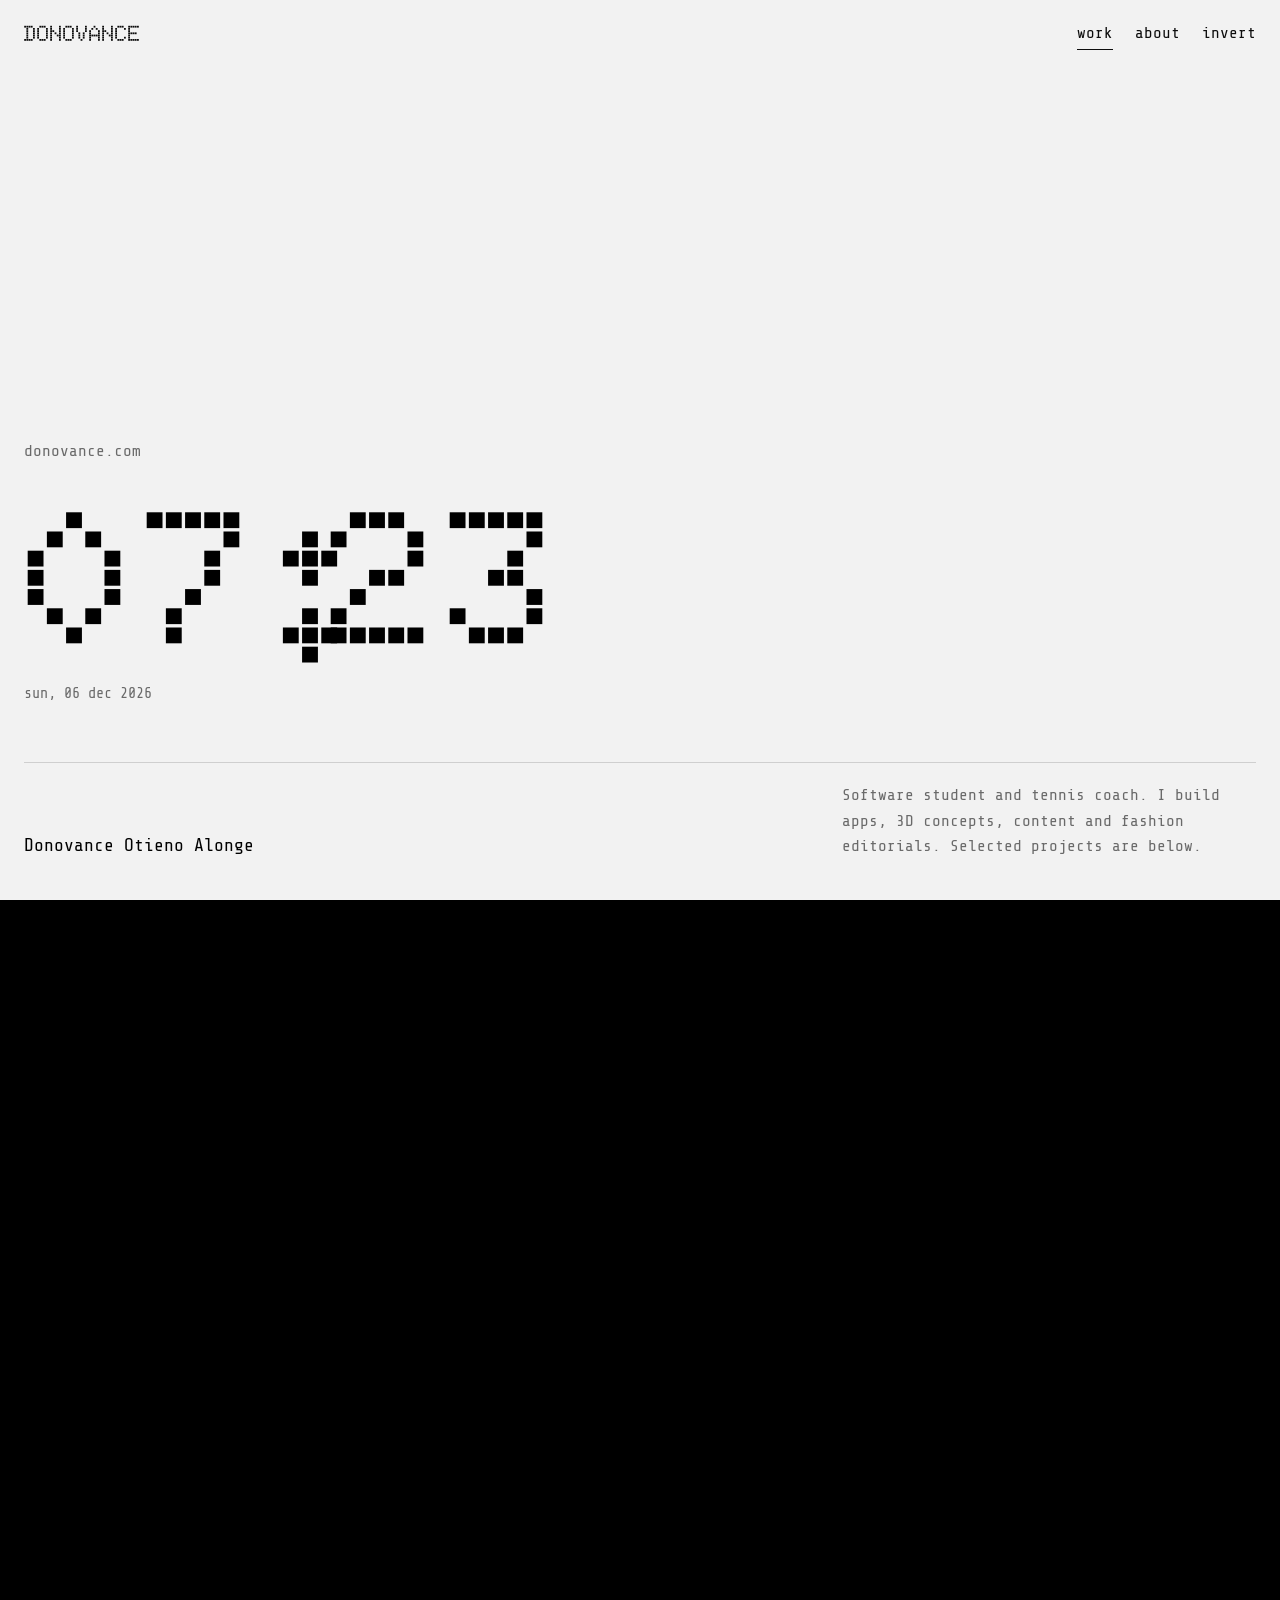
==== index.html @ 1367ab11 "Add files via upload" ====
<!doctype html>
<html lang="en">
<head>
<meta charset="utf-8">
<meta name="viewport" content="width=device-width, initial-scale=1, viewport-fit=cover">
<title>Donovance — Portfolio</title>
<link rel="preconnect" href="https://fonts.googleapis.com">
<link rel="preconnect" href="https://fonts.gstatic.com" crossorigin>
<link href="https://fonts.googleapis.com/css2?family=Doto:wght@100..900&family=Share+Tech+Mono&display=swap" rel="stylesheet">
<link rel="stylesheet" href="style.css">
</head>
<body>

<!-- ============ HEADER ============ -->
<header>
  <button class="logo" data-go="work" aria-label="Home">DONOVANCE</button>
  <nav class="top">
    <button data-go="work" class="on">work</button>
    <button data-go="about">about</button>
    <button id="inv">invert</button>
  </nav>
</header>

<main>

  <!-- ============ VIEW: WORK ============ -->
  <section class="view on" id="v-work">
    <div class="hero">
      <p class="dim" style="margin:0">donovance.com</p>
      <div class="clock" id="clock" role="timer" aria-label="Current local time"></div>
      <div class="date dim" id="date"></div>
      <div class="intro">
        <h1>Donovance Otieno Alonge</h1>
        <p>Software student and tennis coach. I build apps, 3D concepts, content and fashion editorials. Selected projects are below.</p>
      </div>
    </div>

    <div class="work">
      <div class="work-h">
        <h2 class="disp">Projects</h2>
        <span class="dim">select a project to open it</span>
      </div>
      <div id="list"></div>
    </div>

    <footer>
      <span id="foot"></span>
      <span class="links">
        <a href="https://www.instagram.com/donovance_/" target="_blank" rel="noopener">instagram @donovance_</a>
        <a href="https://linktr.ee/donovance" target="_blank" rel="noopener">linktr.ee/donovance</a>
      </span>
    </footer>
  </section>

  <!-- ============ VIEW: ABOUT ============ -->
  <section class="view" id="v-about">
    <div class="about">
      <h2 class="disp">About</h2>
      <p>I study at UFMS, covering software engineering, algorithms, statistics and human-computer interaction, and I coach tennis there.</p>
      <p>I like projects where software meets something physical or visual: concept vehicles, desktop assistants, court schedules, video and fashion.</p>
      <ul class="tags">
        <li>Python</li><li>JavaScript</li><li>Java</li><li>Three.js</li><li>Electron</li><li>Portuguese</li><li>English</li>
      </ul>
      <p class="links">
        <a href="https://www.instagram.com/donovance_/" target="_blank" rel="noopener">instagram @donovance_</a>
        <a href="https://linktr.ee/donovance" target="_blank" rel="noopener">linktr.ee/donovance</a>
      </p>
    </div>
  </section>

</main>

<!-- ============ PROJECT PANEL ============ -->
<aside class="panel" id="panel" aria-hidden="true" role="dialog" aria-label="Project detail">
  <div class="pin">
    <button class="x r" id="close" style="--i:0">close</button>
    <h2 class="disp r" id="pn" style="--i:1"></h2>
    <p class="sum r" id="ps" style="--i:2"></p>

    <img class="pimg r" id="pimg" style="--i:3" alt="">

    <div class="show r" id="show" style="--i:3">
      <img id="simg" alt="">
      <div class="ctl">
        <button id="sprev">‹ prev</button>
        <span id="scap"></span>
        <button id="snext">next ›</button>
      </div>
    </div>

    <a class="project-demo r" id="pdemo" style="--i:3" target="_blank" rel="noopener" hidden>view interactive demo</a>

    <div class="cols r" style="--i:3">
      <div>
        <h3>type</h3><ul><li id="pt"></li></ul>
        <h3 style="margin-top:20px">stack</h3><ul id="pk"></ul>
      </div>
      <div>
        <h3>details</h3><ul id="ph"></ul>
      </div>
    </div>

    <div class="pn r" style="--i:4">
      <button id="prev">previous</button>
      <button id="next">next project</button>
    </div>
  </div>
</aside>

<!-- page-transition overlay -->
<div class="wipe" id="wipe" aria-hidden="true"><span id="wl"></span></div>

<script src="data.js"></script>
<script src="app.js"></script>
</body>
</html>
---- style.css ----
/* =========================================================
   1. TOKENS & THEME
   ========================================================= */
:root {
  --bg: #000;
  --fg: #f0f0f0;
  --dim: #858585;
  --line: #262626;
  --ease: cubic-bezier(.77, 0, .18, 1);
  --d: "Doto", "Courier New", monospace;
  --m: "Share Tech Mono", ui-monospace, Menlo, Consolas, monospace;
}
@media (prefers-color-scheme: light) {
  :root:not([data-theme="dark"]) { --bg: #f2f2f2; --fg: #000; --dim: #6a6a6a; --line: #cfcfcf; }
}
:root[data-theme="light"] { --bg: #f2f2f2; --fg: #000; --dim: #6a6a6a; --line: #cfcfcf; }

/* =========================================================
   2. BASE
   ========================================================= */
* { box-sizing: border-box; }
html { scroll-padding-top: env(safe-area-inset-top, 0px); }
body {
  margin: 0;
  background: var(--bg);
  color: var(--fg);
  font: 16px/1.6 var(--m);
  -webkit-font-smoothing: antialiased;
  transition: background .5s, color .5s;
}
body.lock { overflow: hidden; }
button { font: inherit; color: inherit; background: none; border: 0; padding: 0; cursor: pointer; }
:focus-visible { outline: 1px solid currentColor; outline-offset: 4px; }
ul { list-style: none; margin: 0; padding: 0; }

.dim  { color: var(--dim); }
.disp { font-family: var(--d); font-weight: 700; line-height: 1; margin: 0; }
.view { display: none; }
.view.on { display: block; }

/* shared underline-on-hover link style */
.links { display: flex; flex-wrap: wrap; gap: 8px 28px; }
.links a {
  color: inherit;
  text-decoration: none;
  background: linear-gradient(currentColor, currentColor) left bottom / 0 1px no-repeat;
  transition: background-size .45s var(--ease);
}
.links a:hover,
.links a:focus-visible { background-size: 100% 1px; }

/* =========================================================
   3. HEADER
   ========================================================= */
header {
  position: fixed;
  inset: 0 0 auto 0;
  z-index: 20;
  display: flex;
  justify-content: space-between;
  align-items: center;
  padding: calc(16px + env(safe-area-inset-top, 0px)) 24px 16px;
  color: #fff;
  mix-blend-mode: difference;
  pointer-events: none;
}
header > * { pointer-events: auto; }
.logo { font-family: var(--d); font-weight: 800; font-size: 22px; }

nav.top { display: flex; gap: 22px; }
nav.top button { position: relative; padding: 2px 0; }
nav.top button::after {
  content: "";
  position: absolute; left: 0; right: 0; bottom: -2px;
  height: 1px;
  background: currentColor;
  transform: scaleX(0);
  transform-origin: left;
  transition: transform .45s var(--ease);
}
nav.top button:hover::after,
nav.top button.on::after { transform: scaleX(1); }

/* =========================================================
   4. HOME: HERO + CLOCK
   ========================================================= */
.hero {
  min-height: 100svh;
  display: flex;
  flex-direction: column;
  justify-content: flex-end;
  padding: 120px 24px 40px;
}
.clock {
  font-family: var(--d);
  font-weight: 800;
  font-size: clamp(44px, 15vw, 230px);
  line-height: 1;
  white-space: nowrap;
  margin: 18px 0 8px;
}
.clock .d { display: inline-block; width: .62em; text-align: center; }
.clock .d.tick { animation: tick .4s var(--ease); }
.clock .c { display: inline-block; width: .34em; text-align: center; animation: blink 1s steps(1) infinite; }
@keyframes tick  { from { transform: translateY(-35%); opacity: 0; } to { transform: none; opacity: 1; } }
@keyframes blink { 50% { opacity: .15; } }

.date { font-size: 15px; }

.intro {
  display: flex; flex-wrap: wrap; justify-content: space-between; align-items: end;
  gap: 16px 64px;
  margin-top: 56px;
  padding-top: 20px;
  border-top: 1px solid var(--line);
}
.intro h1 { font-family: var(--m); font-weight: 400; font-size: 18px; margin: 0; }
.intro p  { margin: 0; max-width: 46ch; color: var(--dim); }

/* =========================================================
   5. HOME: PROJECT GRID
   ========================================================= */
.work { padding: 40px 0 0; }
.work-h { display: flex; justify-content: space-between; align-items: baseline; padding: 0 24px 32px; }
.work-h h2 { font-size: clamp(24px, 3.6vw, 40px); }

#list {
  display: grid;
  grid-template-columns: repeat(auto-fill, minmax(min(100%, 300px), 1fr));
  gap: 36px;
  padding: 8px 24px 32px;
}
.row {
  position: relative;
  isolation: isolate;
  display: flex; flex-direction: column; gap: 6px;
  width: 100%; min-height: 240px;
  padding: 32px;
  text-align: left;
  border: 1px solid var(--line);
  transition: color .4s var(--ease), border-color .4s, transform .5s var(--ease);
}
.row::before {
  content: "";
  position: absolute; inset: 0; z-index: -1;
  background: var(--fg);
  transform: scaleY(0);
  transform-origin: bottom;
  transition: transform .5s var(--ease);
}
.row:hover,
.row:focus-visible { color: var(--bg); border-color: var(--fg); transform: translateY(-4px); }
.row:hover::before,
.row:focus-visible::before { transform: scaleY(1); }

.row .n { font-family: var(--d); font-weight: 700; font-size: clamp(20px, 2.2vw, 28px); line-height: 1.15; }
.row .t,
.row .k { display: block; color: var(--dim); font-size: 14px; transition: color .4s; }
.row .t { margin-top: auto; }
.row:hover .t,
.row:hover .k { color: var(--bg); }

/* =========================================================
   6. FOOTER
   ========================================================= */
footer {
  display: flex; flex-wrap: wrap; justify-content: space-between;
  gap: 12px 24px;
  padding: 48px 24px calc(32px + env(safe-area-inset-bottom, 0px));
  color: var(--dim);
  font-size: 14px;
}

/* =========================================================
   7. ABOUT
   ========================================================= */
.about { min-height: 100svh; max-width: 1100px; padding: 140px 24px 60px; }
.about h2 { font-size: clamp(40px, 9vw, 120px); margin-bottom: 40px; }
.about p  { max-width: 60ch; font-size: 18px; margin: 0 0 20px; }
.about .links { margin-top: 36px; font-size: 18px; }

.tags { display: flex; flex-wrap: wrap; gap: 10px; margin-top: 32px; }
.tags li { border: 1px solid var(--line); padding: 4px 14px; transition: background .3s, color .3s, border-color .3s; }
.tags li:hover { background: var(--fg); color: var(--bg); border-color: var(--fg); }

/* =========================================================
   8. PROJECT PANEL
   ========================================================= */
.panel {
  position: fixed; inset: 0; z-index: 30;
  overflow: auto;
  background: var(--fg);
  color: var(--bg);
  visibility: hidden;
  clip-path: circle(0 at var(--x, 50%) var(--y, 50%));
  transition: clip-path .85s var(--ease), visibility 0s .85s;
}
.panel.open {
  visibility: visible;
  clip-path: circle(150% at var(--x, 50%) var(--y, 50%));
  transition: clip-path .85s var(--ease), visibility 0s;
}
.pin {
  max-width: 1100px;
  margin: 0 auto;
  padding: calc(28px + env(safe-area-inset-top, 0px)) 24px calc(32px + env(safe-area-inset-bottom, 0px));
}

/* staggered reveal for panel children (.r) */
.r { opacity: 0; transform: translateY(16px); transition: opacity .5s var(--ease), transform .5s var(--ease); }
.panel.open .r { opacity: 1; transform: none; transition-delay: calc(.4s + var(--i, 0) * .07s); }
.panel.swap .r { transition: none !important; opacity: 0; transform: translateY(16px); }

.x { display: block; margin-left: auto; padding: 4px 16px; border: 1px solid currentColor; }
.x:hover { background: var(--bg); color: var(--fg); }

.pin h2 { font-size: clamp(40px, 10vw, 128px); margin: 56px 0 28px; overflow-wrap: anywhere; }
.sum { font-size: 20px; max-width: 56ch; margin: 0 0 48px; }

.cols { display: grid; grid-template-columns: 1fr 1.6fr; gap: 32px; padding-top: 20px; border-top: 1px solid currentColor; }
.cols h3 { font: inherit; opacity: .55; margin: 0 0 10px; }
.cols li { padding: 4px 0; }

.pn { display: flex; justify-content: space-between; margin-top: 64px; padding-top: 16px; border-top: 1px solid currentColor; }
.pn button { position: relative; padding: 2px 0; }
.pn button::after {
  content: "";
  position: absolute; left: 0; right: 0; bottom: -2px;
  height: 1px;
  background: currentColor;
  transform: scaleX(0);
  transform-origin: left;
  transition: transform .4s var(--ease);
}
.pn button:hover::after { transform: scaleX(1); }

/* single cover image */
.pimg { display: none; width: 100%; max-width: 380px; margin: 0 0 44px; border: 1px solid currentColor; }
.pimg.on { display: block; }

/* slideshow */
.show { display: none; width: 100%; max-width: 720px; margin: 0 0 44px; border: 1px solid currentColor; }
.show.on { display: block; }
.show img { display: block; width: 100%; aspect-ratio: 16 / 9; object-fit: contain; background: #000; }
.show .ctl {
  display: flex; justify-content: space-between; align-items: center;
  gap: 12px;
  padding: 8px 14px;
  border-top: 1px solid currentColor;
  font-size: 14px;
}
.show .ctl button:hover { text-decoration: underline; }

.project-demo {
  display: inline-block;
  margin: 0 0 44px;
  padding: 8px 16px;
  border: 1px solid currentColor;
  color: inherit;
  text-decoration: none;
}
.project-demo:hover,
.project-demo:focus-visible { background: var(--bg); color: var(--fg); }

/* =========================================================
   9. PAGE-TRANSITION WIPE
   ========================================================= */
.wipe {
  position: fixed; inset: 0; z-index: 40;
  display: grid; place-items: center;
  background: var(--fg);
  color: var(--bg);
  font-family: var(--d); font-weight: 800; font-size: clamp(32px, 8vw, 96px);
  transform: translateY(100%);
  pointer-events: none;
}
.wipe.in  { transform: none; transition: transform .5s var(--ease); pointer-events: auto; }
.wipe.out { transform: translateY(-100%); transition: transform .55s var(--ease); }

/* =========================================================
   10. RESPONSIVE & ACCESSIBILITY
   ========================================================= */
@media (max-width: 720px) {
  #list { gap: 24px; }
  .cols { grid-template-columns: 1fr; }
  .hero { padding-inline: 18px; }
}
@media (prefers-reduced-motion: reduce) {
  *, *::before, *::after {
    transition-duration: .01ms !important;
    animation-duration: .01ms !important;
    transition-delay: 0s !important;
  }
}
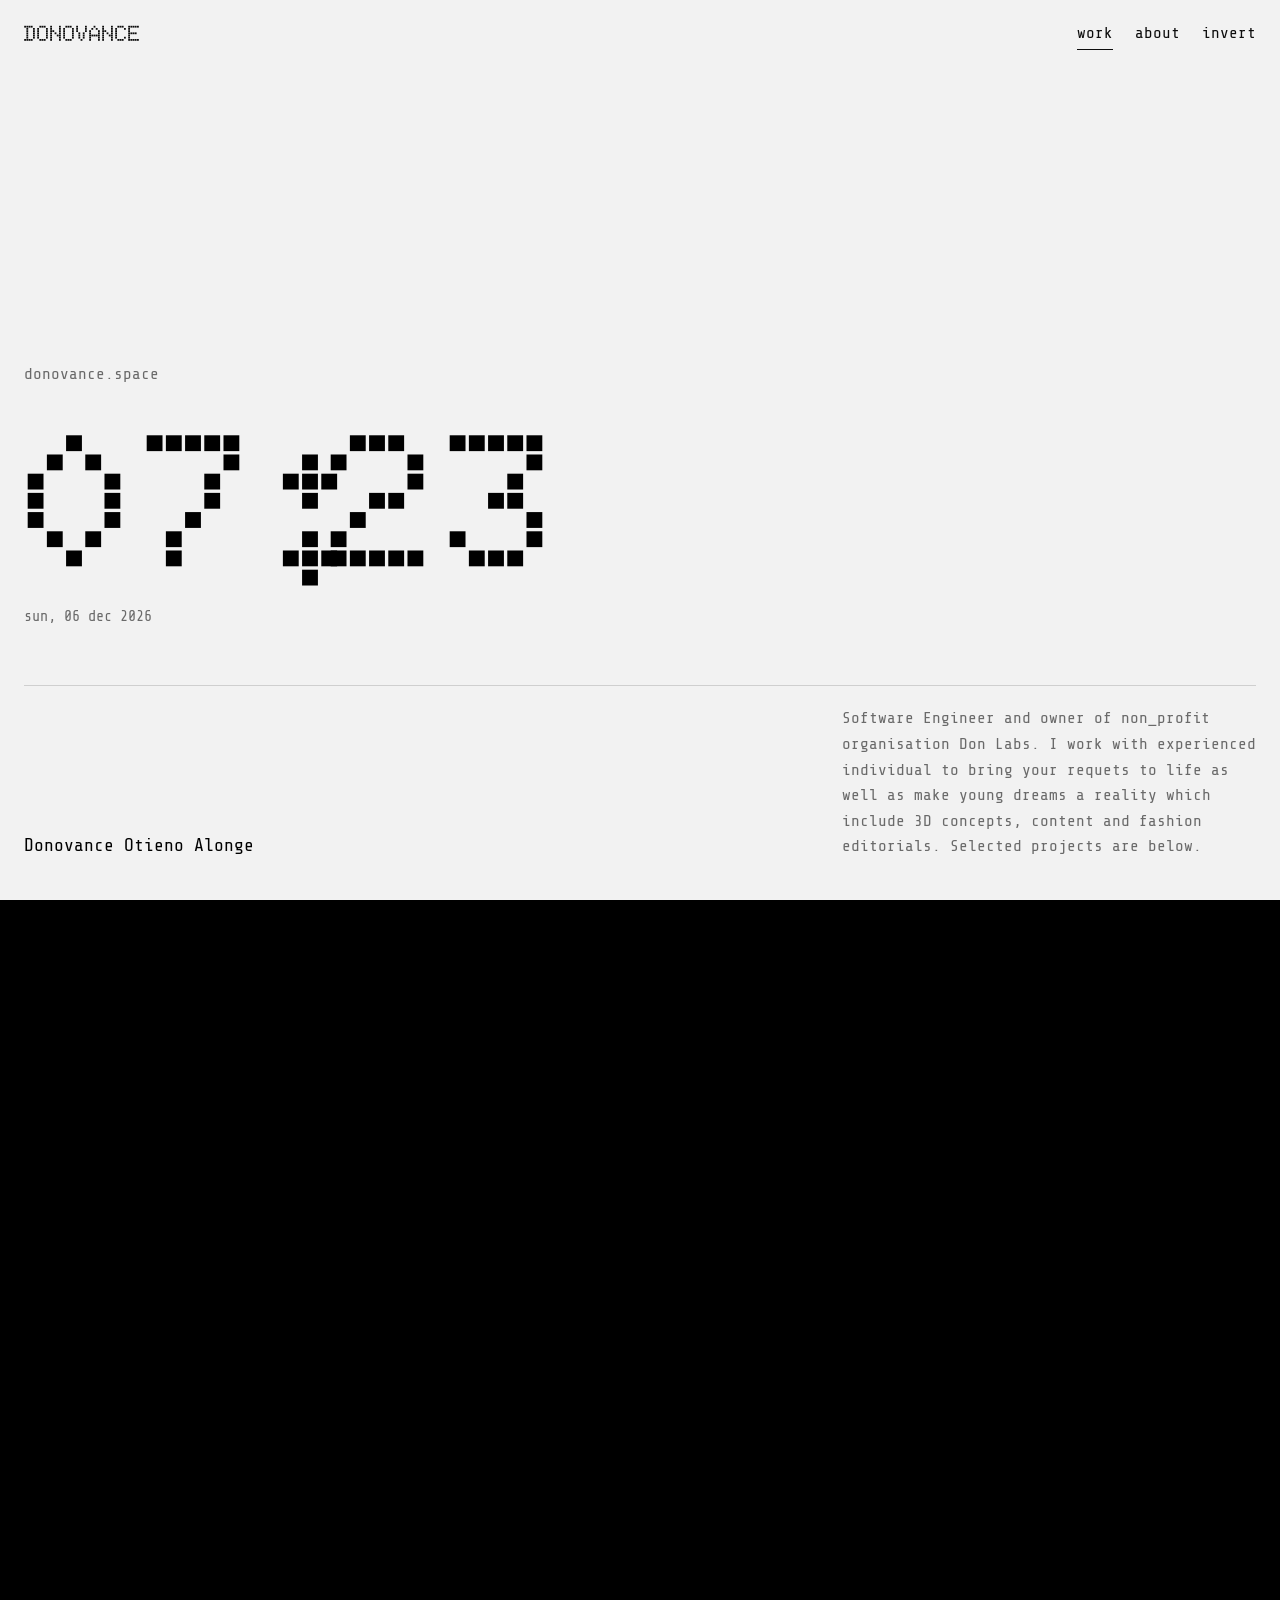
==== commit 666231e1: "edit: donovance.space/donovance.space/.git/COMMIT_EDITMSG" ====
--- a/index.html
+++ b/index.html
@@ -6,6 +6,7 @@
 <title>Donovance — Portfolio</title>
 <link rel="preconnect" href="https://fonts.googleapis.com">
 <link rel="preconnect" href="https://fonts.gstatic.com" crossorigin>
+<link rel="icon" href="assets/favicon.svg" type="image/svg+xml">
 <link href="https://fonts.googleapis.com/css2?family=Doto:wght@100..900&family=Share+Tech+Mono&display=swap" rel="stylesheet">
 <link rel="stylesheet" href="style.css">
 </head>
@@ -26,12 +27,12 @@
   <!-- ============ VIEW: WORK ============ -->
   <section class="view on" id="v-work">
     <div class="hero">
-      <p class="dim" style="margin:0">donovance.com</p>
+      <p class="dim" style="margin:0">donovance.space</p>
       <div class="clock" id="clock" role="timer" aria-label="Current local time"></div>
       <div class="date dim" id="date"></div>
       <div class="intro">
         <h1>Donovance Otieno Alonge</h1>
-        <p>Software student and tennis coach. I build apps, 3D concepts, content and fashion editorials. Selected projects are below.</p>
+        <p>Software Engineer and owner of non_profit organisation Don Labs. I work with experienced individual to bring your requets to life as well as make young dreams a reality which include  3D concepts, content and fashion editorials. Selected projects are below.</p>
       </div>
     </div>
 
